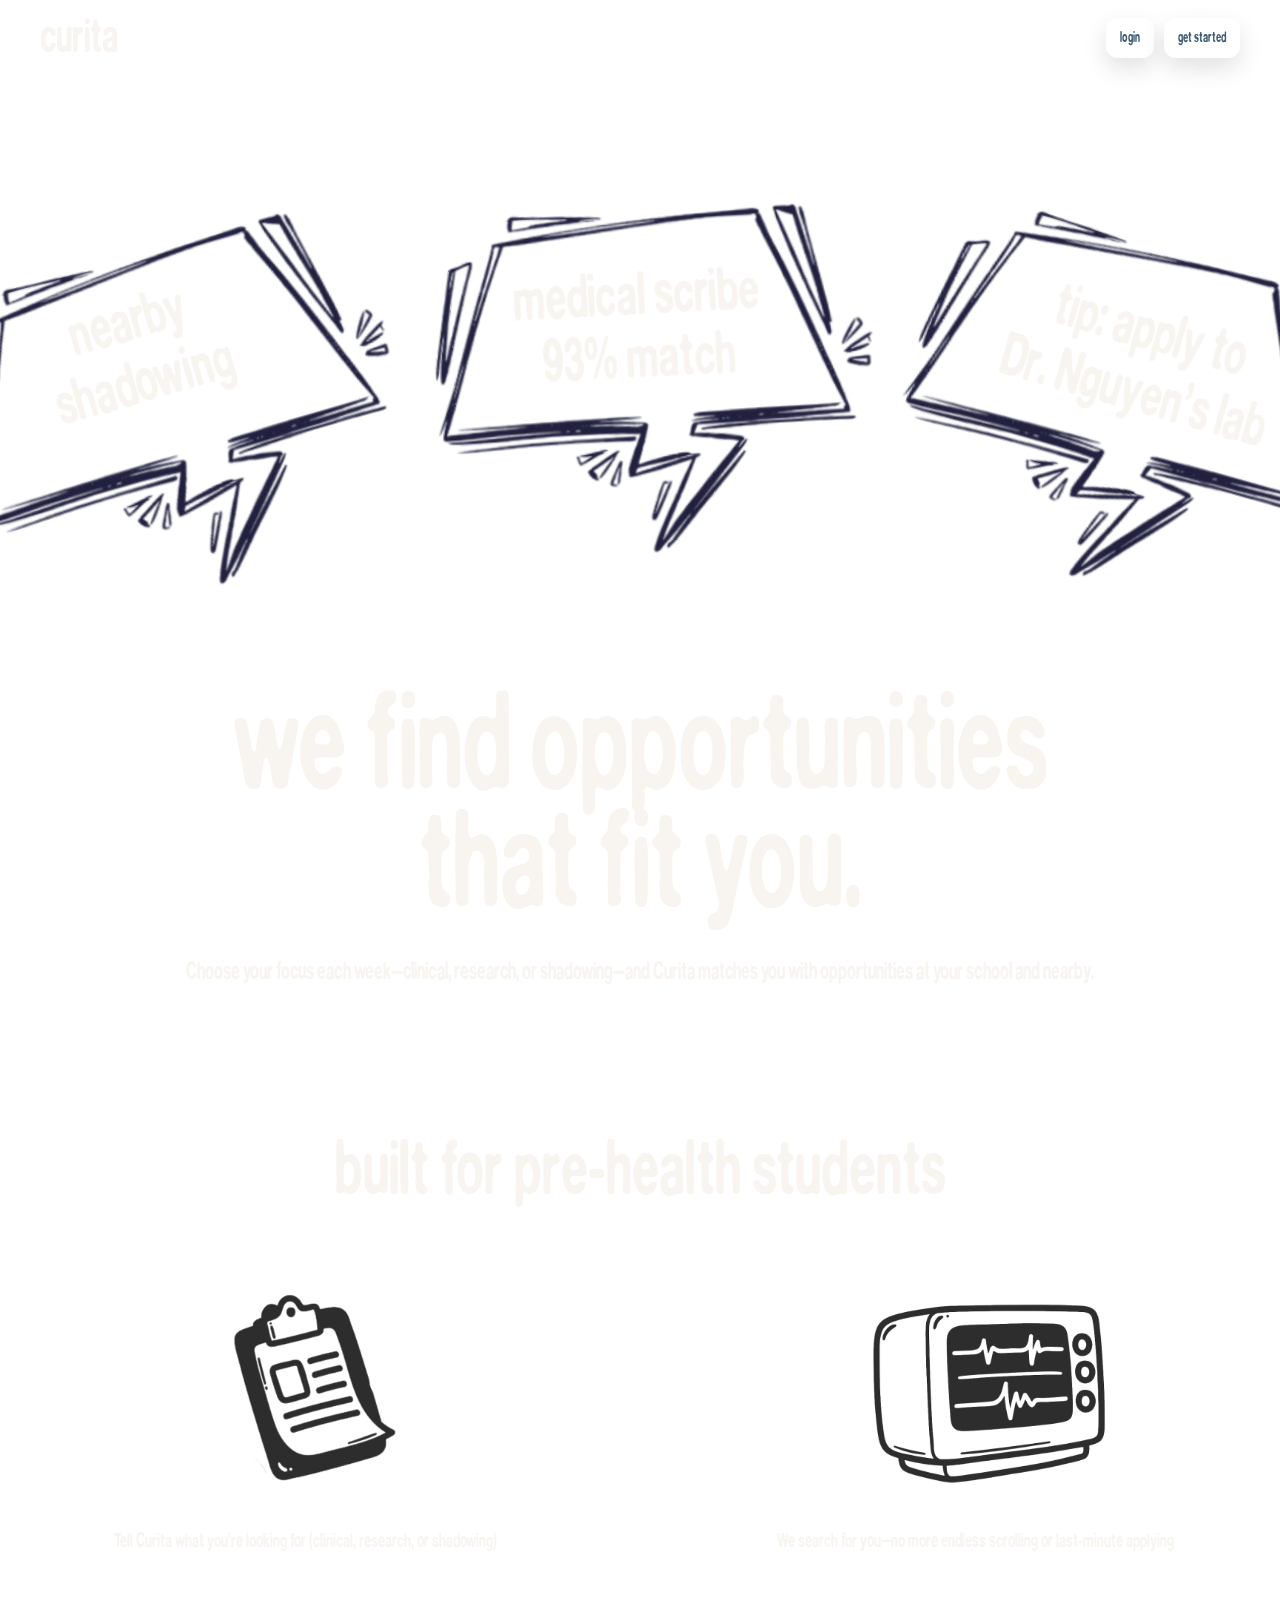
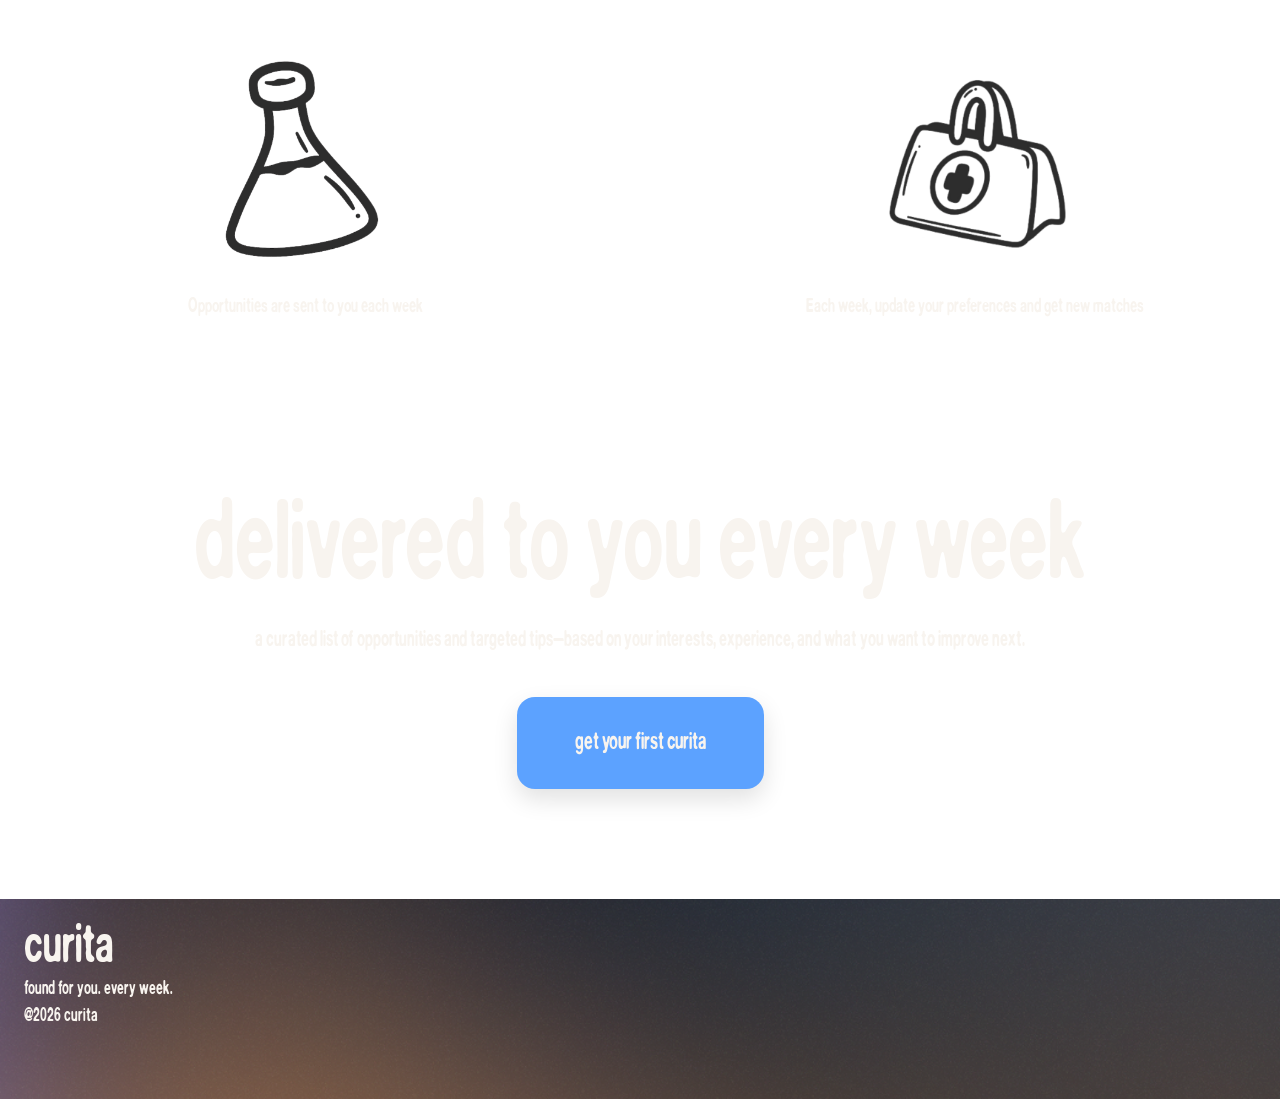
==== index.html @ 5222bb9c "Update index.html" ====
<!DOCTYPE html>
<html lang="en">
  <head>
    <meta charset="UTF-8" />
    <meta name="viewport" content="width=device-width, initial-scale=1.0" />
    <title>curita</title>
    <link rel="stylesheet" href="./global.css" />
    <link rel="stylesheet" href="./index.css?v=26" />
  </head>
  <body>
    <div class="page">
      <div class="page-noise"></div>

      <header class="topbar">
        <div class="brand">curita</div>

       <div class="top-actions logged-out">
  <a href="/login/login.html" class="small-pill">login</a>
  <a href="./create account/createaccount.html" class="small-pill">get started</a>
</div>

<div class="top-actions logged-in">
  <a href="./dashboard/dashboard.html">
    <img class="profile-icon" src="./profile cute.png" alt="Profile icon" />
  </a>
</div>
      </header>

      <main class="main-content">
        <section class="hero">
          <div class="bubble-row">
            <div class="text-bubble bubble-left reveal">
              <img src="Untitled design (26).png" alt="" class="bubble-bg" />
              <div class="bubble-text">nearby<br />shadowing</div>
            </div>

            <div class="text-bubble bubble-center reveal">
              <img src="Untitled design (26).png" alt="" class="bubble-bg" />
              <div class="bubble-text">medical scribe<br />93% match</div>
            </div>

            <div class="text-bubble bubble-right reveal">
              <img src="Untitled design (26).png" alt="" class="bubble-bg" />
              <div class="bubble-text">tip: apply to<br />Dr. Nguyen’s lab</div>
            </div>
          </div>

          <h1 class="hero-title reveal">
            we find opportunities<br />that fit you.
          </h1>

          <p class="hero-copy reveal">
            Choose your focus each week—clinical, research, or shadowing—and Curita
            matches you with opportunities at your school and nearby.
          </p>
        </section>

        <section class="features">
          <h2 class="section-title reveal">built for pre-health students</h2>

          <div class="feature-grid">
            <article class="feature-card reveal">
              <div class="feature-icon-wrap">
                <img src="./music (1).png" alt="" />
              </div>
              <p>Tell Curita what you’re looking for (clinical, research, or shadowing)</p>
            </article>

            <article class="feature-card reveal">
              <div class="feature-icon-wrap">
                <img src="./4.png" alt="" />
              </div>
              <p>We search for you—no more endless scrolling or last-minute applying</p>
            </article>

            <article class="feature-card reveal">
              <div class="feature-icon-wrap">
                <img src="./3.png" alt="" />
              </div>
              <p>Opportunities are sent to you each week</p>
            </article>

            <article class="feature-card reveal">
              <div class="feature-icon-wrap">
                <img src="./music.png" alt="" />
              </div>
              <p>Each week, update your preferences and get new matches</p>
            </article>
          </div>
        </section>

        <section class="cta-section">
          <h2 class="reveal">delivered to you every week</h2>

          <p class="reveal">
            a curated list of opportunities and targeted tips—based on your interests,
            experience, and what you want to improve next.
          </p>

     <a href="./create account/createaccount.html" class="primary-pill reveal">
  get your first curita
</a>
        </section>
      </main>

      <footer class="footer">
  <div class="footer-block-parent">
    <div class="footer-block">
      <h1 class="footer-curita reveal">curita</h1>
    </div>
    <h2 class="footer-found-for-you reveal">found for you. every week.</h2>
  </div>
  <h2 class="footer-curita2 reveal">@2026 curita</h2>
</footer>
    </div>

    <script>
      const revealItems = document.querySelectorAll(".reveal");

      const observer = new IntersectionObserver(
        (entries) => {
          entries.forEach((entry) => {
            if (entry.isIntersecting) {
              entry.target.classList.add("active");
              observer.unobserve(entry.target);
            }
          });
        },
        {
          threshold: 0.06,
          rootMargin: "0px 0px -6% 0px"
        }
      );

      revealItems.forEach((item) => observer.observe(item));
    </script>

    <script>
if (localStorage.getItem("loggedIn") === "true") {
  document.body.classList.add("user-logged-in");
}
</script>
    
  </body>
</html>
---- global.css ----
@font-face {
  font-family: "Normal TM";
  src: url("./Normal%20TM.ttf") format("truetype");
  font-weight: 400;
  font-style: normal;
}

:root {
  --font-main: "Normal TM", sans-serif;
  --text: #f8f4ef;
  --text-dark: #3f5c73;
  --pill-bg: rgba(255, 255, 255, 0.72);
  --primary: #5ca2ff;
  --shadow-soft: 0 10px 24px rgba(0, 0, 0, 0.12);
  --shadow-light: 0 8px 18px rgba(255, 255, 255, 0.06);
  --max-content: 1280px;
  --section-width: 980px;
  --features-width: 980px;
  --color-whitesmoke: #f4f4f4;
--fs-32: 32px;
--fs-26: 26px;
--fs-19: 19px;
--text-shadow-1: 0px 4px 4px rgba(0, 0, 0, 0.25);
}

* {
  box-sizing: border-box;
}

html,
body {
  margin: 0;
  padding: 0;
  min-height: 100%;
}

body {
  font-family: var(--font-main);
  color: var(--text);
  overflow-x: hidden;
  -webkit-font-smoothing: antialiased;
  -moz-osx-font-smoothing: grayscale;
}

img {
  display: block;
  max-width: 100%;
  height: auto;
}

a {
  text-decoration: none;
  color: inherit;
}
---- index.css ----
* {
  box-sizing: border-box;
}

html,
body {
  margin: 0;
  padding: 0;
}

.page {
  min-height: 100vh;
  position: relative;
  overflow-x: hidden;
  background: url("./gradient1.png");
  background-size: 100% 100%;
  background-position: center;
}

.page-noise {
  position: fixed;
  inset: 0;
  background-image: radial-gradient(rgba(255, 255, 255, 0.18) 0.7px, transparent 0.7px);
  background-size: 4px 4px;
  opacity: 0.14;
  pointer-events: none;
  z-index: 0;
}

.topbar {
  position: relative;
  z-index: 20;
}

.top-actions {
  display: flex;
  align-items: center;
  gap: 10px;
  position: relative;
  z-index: 21;
}

.main-content,
.footer {
  position: relative;
  z-index: 1;
}

.reveal {
  opacity: 0;
  --reveal-y: 18px;
  transform: translateY(var(--reveal-y)) rotate(var(--bubble-rotate, 0deg)) scale(var(--bubble-scale, 1));
  transition:
    opacity 0.45s ease,
    transform 0.45s ease;
  will-change: opacity, transform;
}

.reveal.active {
  opacity: 1;
  --reveal-y: 0px;
}

.topbar {
  width: 100%;
  padding: 18px 40px 0;
  display: flex;
  justify-content: space-between;
  align-items: flex-start;
}

.brand {
  font-size: clamp(2.8rem, 2.2vw + 1rem, 4rem);
  line-height: 1;
  text-align: left;
  margin: 0;
}

.top-actions {
  display: flex;
  align-items: center;
  gap: 10px;
}

.small-pill,
.primary-pill {
  display: inline-flex;
  align-items: center;
  justify-content: center;
  white-space: nowrap;
  box-shadow: var(--shadow-soft);
}

.small-pill {
  min-height: 40px;
  padding: 0 14px;
  border-radius: 12px;
  background: var(--pill-bg);
  color: var(--text-dark);
  font-size: 0.9rem;
}

.primary-pill {
  min-height: 92px;
  padding: 0 58px;
  border-radius: 18px;
  background: var(--primary);
  color: var(--text);
  font-size: clamp(1.45rem, 1.25vw, 1.9rem);
}

.profile-icon {
  width: 38px;
  height: 38px;
  border-radius: 10px;
  object-fit: cover;
  box-shadow: var(--shadow-soft);
}
/* show login/get started by default */
.logged-out{
  display:flex;
}

/* hide profile by default */
.logged-in{
  display:none;
}

/* after user logs in */
body.user-logged-in .logged-out{
  display:none;
}

body.user-logged-in .logged-in{
  display:flex;
  align-items:center;
}
.main-content {
  width: 100%;
  padding: 24px 40px 0;
}

.hero {
  width: 100%;
  max-width: 1650px;
  margin: 0 auto;
  text-align: center;
  padding-top: 40px;
  padding-bottom: 80px;
}

.bubble-row {
  display: flex;
  justify-content: center;
  align-items: flex-start;
  gap: 54px;
  width: 100%;
  max-width: 1280px;
  margin: 0 auto 20px;
}

.text-bubble {
  position: relative;
  width: 420px;
  flex: 0 0 420px;
}

.bubble-bg {
  width: 100%;
  height: auto;
  display: block;
  object-fit: contain;
}

.bubble-text {
  position: absolute;
  inset: 0;
  display: flex;
  align-items: center;
  justify-content: center;
  text-align: center;
  padding: 0;
  font-size: 1.7rem;
  line-height: 1.08;
  color: var(--text);
  width: 78%;
  margin: auto;
}

.bubble-left {
  --bubble-rotate: -16deg;
  --bubble-scale: 2.1;
  margin-top: 22px;
}

.bubble-center {
  --bubble-rotate: -3deg;
  --bubble-scale: 2.1;
  margin-top: -18px;
}

.bubble-right {
  --bubble-rotate: 16deg;
  --bubble-scale: 2.1;
  margin-top: 10px;
}

.bubble-left .bubble-text {
  transform: translate(-6px, -30px);
}

.bubble-center .bubble-text {
  transform: translate(0px, -20px);
}

.bubble-right .bubble-text {
  transform: translate(8px, -20px);
}

.hero-title {
  margin: 10px auto 28px;
  max-width: 1200px;
  font-size: clamp(7rem, 10vw, 11rem);
  line-height: 0.92;
  font-weight: 400;
}

.hero-copy {
  max-width: 1100px;
  margin: 0 auto;
  font-size: clamp(1.45rem, 1.5vw, 1.9rem);
  line-height: 1.35;
}

.features {
  width: 100%;
  max-width: 1450px;
  margin: 0 auto;
  text-align: center;
  padding-top: 70px;
  padding-bottom: 90px;
}

.section-title {
  margin: 0 0 72px;
  font-size: clamp(4.4rem, 5.6vw, 6.8rem);
  line-height: 1;
  font-weight: 400;
}

.feature-grid {
  display: grid;
  grid-template-columns: repeat(2, minmax(420px, 1fr));
  gap: 92px 140px;
  max-width: 1320px;
  margin: 0 auto;
}

.feature-card {
  text-align: center;
}

.feature-icon-wrap {
  height: 220px;
  display: flex;
  align-items: center;
  justify-content: center;
  margin-bottom: 28px;
}

.feature-icon-wrap img {
  width: auto;
  height: auto;
  max-width: 400px;
  max-height: 400px;
  object-fit: contain;
}

.feature-card:nth-child(3) img {
  transform: scale(0.8) translateY(-6px);
}

.feature-card p {
  margin: 0 auto;
  max-width: 520px;
  font-size: clamp(1.2rem, 1.3vw, 2.2rem);
  line-height: 1.28;
}

.cta-section {
  width: 100%;
  max-width: 1320px;
  margin: 0 auto;
  text-align: center;
  padding: 90px 0 110px;
}

.cta-section h2 {
  margin: 0 0 28px;
  font-size: clamp(6rem, 8.2vw, 10rem);
  line-height: 0.95;
  font-weight: 400;
}

.cta-section p {
  max-width: 1020px;
  margin: 0 auto 42px;
  font-size: clamp(1.3rem, 1.2vw, 1.6rem);
  line-height: 1.32;
}

.footer {
  width: 100%;
  position: relative;
  overflow: hidden;

  display: flex;
  flex-direction: column;
  align-items: flex-start;

  padding: 24px;
  gap: 6px;
  min-height: 200px;

  background-image: url("../Frame 1.png");
  background-size: cover;
  background-repeat: no-repeat;
  background-position: center;

  color: var(--text);
  font-family: var(--font-main);
  box-sizing: border-box;
}

.footer::before {
  content: "";
  position: absolute;
  inset: 0;
  background: rgba(0, 0, 0, 0.25);
}

.footer > * {
  position: relative;
  z-index: 1;
}
.footer-block,
.footer-block-parent {
  display: flex;
  align-items: flex-start;
}

.footer-block-parent {
  display: flex;
  flex-direction: column;
  align-items: flex-start;
  gap: 6px;
  width: auto;
  max-width: 100%;
}

.footer-block {
  padding: 0;
}

.footer-curita {
  margin: 0;
  font-size: clamp(3rem, 4vw, 4.8rem);
  line-height: 1;
  font-weight: 400;
}

.footer-found-for-you {
  margin: 0;
  font-size: clamp(1.1rem, 1.2vw, 1.5rem);
  line-height: 1.1;
  font-weight: 400;
}

.footer-curita2 {
  margin: 2px 0 0;
  font-size: clamp(1.1rem, 1.2vw, 1.4rem);
  line-height: 1.1;
  font-weight: 400;
  opacity: 0.9;
  padding-left: 0;
}
.logged-out {
  display: flex;
}

.logged-in {
  display: none;
}

body.user-logged-in .logged-out {
  display: none;
}

body.user-logged-in .logged-in {
  display: flex;
  align-items: center;
}

@media (max-width: 1200px) {
  .hero {
    max-width: 1400px;
    padding-top: 90px;
  }

  .bubble-row {
    gap: 26px;
    max-width: 980px;
  }

  .text-bubble {
    width: 250px;
    flex: 0 0 250px;
  }

  .bubble-text {
    font-size: 1.05rem;
    padding: 16px 20px;
    width: 78%;
    margin: auto;
  }

  .hero-title {
    font-size: clamp(5rem, 8vw, 7.5rem);
    max-width: 900px;
  }

  .hero-copy {
    font-size: 1.16rem;
    max-width: 820px;
  }

  .section-title {
    font-size: clamp(3.2rem, 5vw, 5rem);
  }

  .feature-grid {
    grid-template-columns: repeat(2, minmax(300px, 1fr));
    gap: 56px 56px;
    max-width: 1000px;
  }

  .feature-icon-wrap {
    height: 160px;
  }

  .feature-icon-wrap img {
    max-width: 125px;
    max-height: 125px;
  }

  .feature-card p {
    font-size: 1.05rem;
    max-width: 380px;
  }

  .cta-section h2 {
    font-size: clamp(4.4rem, 7vw, 6.8rem);
  }

  .cta-section p {
    font-size: 1.08rem;
    max-width: 760px;
  }

  .primary-pill {
    min-height: 76px;
    padding: 0 42px;
    font-size: 1.2rem;
  }
}

@media (max-width: 900px) {
  .topbar,
  .main-content {
    padding-left: 20px;
    padding-right: 20px;
  }

  .bubble-row {
    gap: 18px;
    max-width: 900px;
  }

  .text-bubble {
    width: 200px;
    flex: 0 0 200px;
  }

  .bubble-text {
    font-size: 0.96rem;
    padding: 14px 18px;
    width: 78%;
    margin: auto;
  }

  .hero-title {
    font-size: clamp(4rem, 7vw, 6.5rem);
  }

  .hero-copy {
    font-size: 1.08rem;
  }

  .feature-grid {
    grid-template-columns: repeat(2, minmax(260px, 1fr));
    gap: 44px 34px;
  }

  .feature-icon-wrap {
    height: 150px;
  }

  .feature-icon-wrap img {
    max-width: 120px;
    max-height: 120px;
  }

  .cta-section h2 {
    font-size: clamp(3.5rem, 6vw, 5.6rem);
  }
}

@media (max-width: 640px) {
  .topbar {
    padding: 14px 16px 0;
    align-items: center;
  }

  .brand {
    font-size: 2rem;
  }

  .small-pill {
    min-height: 32px;
    padding: 0 10px;
    font-size: 0.74rem;
  }

  .main-content {
    padding: 18px 14px 0;
  }

  .hero {
    padding-top: 28px;
    padding-bottom: 44px;
  }

 .bubble-row {
  display: flex !important;
  flex-direction: row !important;
  justify-content: center !important;
  align-items: center !important;
  gap: 0px !important;
  max-width: 390px !important;
  margin: 0 auto 42px !important;
  overflow: visible !important;
}

.text-bubble,
.text-bubble.reveal,
.text-bubble.reveal.active {
  width: 130px !important;
  height: 110px !important;
  flex: 0 0 130px !important;
  margin: 0 !important;
}
.bubble-left {
  transform: translateX(28px) rotate(-20deg) !important;
}

.bubble-center {
  transform: translateY(-8px) !important;
  z-index: 2;
}

.bubble-right {
  transform: translateX(-28px) rotate(20deg) !important;
}

.bubble-bg {
  width: 100% !important;
  height: 100% !important;
  object-fit: contain !important;
  transform: scale(3.55) !important;
}

.bubble-text {
  font-size: 0.78rem !important;
  line-height: 1.05 !important;
  width: 85% !important;
  transform: translateY(-3px) !important;
}

  .hero-title {
    font-size: 3.2rem;
    line-height: 0.95;
    margin: 0 auto 22px;
  }

  .hero-copy {
    max-width: 340px;
    font-size: 0.9rem;
    line-height: 1.25;
  }

  .features {
    padding-top: 32px;
    padding-bottom: 58px;
  }

  .section-title {
    font-size: 1.9rem;
    margin-bottom: 38px;
  }

  .feature-grid {
    grid-template-columns: repeat(2, 1fr);
    max-width: 360px;
    gap: 44px 22px;
  }

  .feature-icon-wrap {
    height: 92px;
    margin-bottom: 12px;
  }

  .feature-icon-wrap img {
    max-width: 82px;
    max-height: 82px;
  }

  .feature-card p {
    max-width: 160px;
    font-size: 0.76rem;
    line-height: 1.18;
  }

  .cta-section {
    padding: 56px 0 78px;
  }

  .cta-section h2 {
    font-size: 2.7rem;
    line-height: 0.95;
  }

  .cta-section p {
    max-width: 330px;
    font-size: 0.78rem;
  }

  .primary-pill {
    min-height: 48px;
    padding: 0 28px;
    font-size: 1rem;
  }

  .footer {
    padding: 24px 16px 20px;
  }

  .footer-curita {
    font-size: 2.4rem;
  }

  .footer-found-for-you,
  .footer-curita2 {
    font-size: 0.95rem;
  }
}
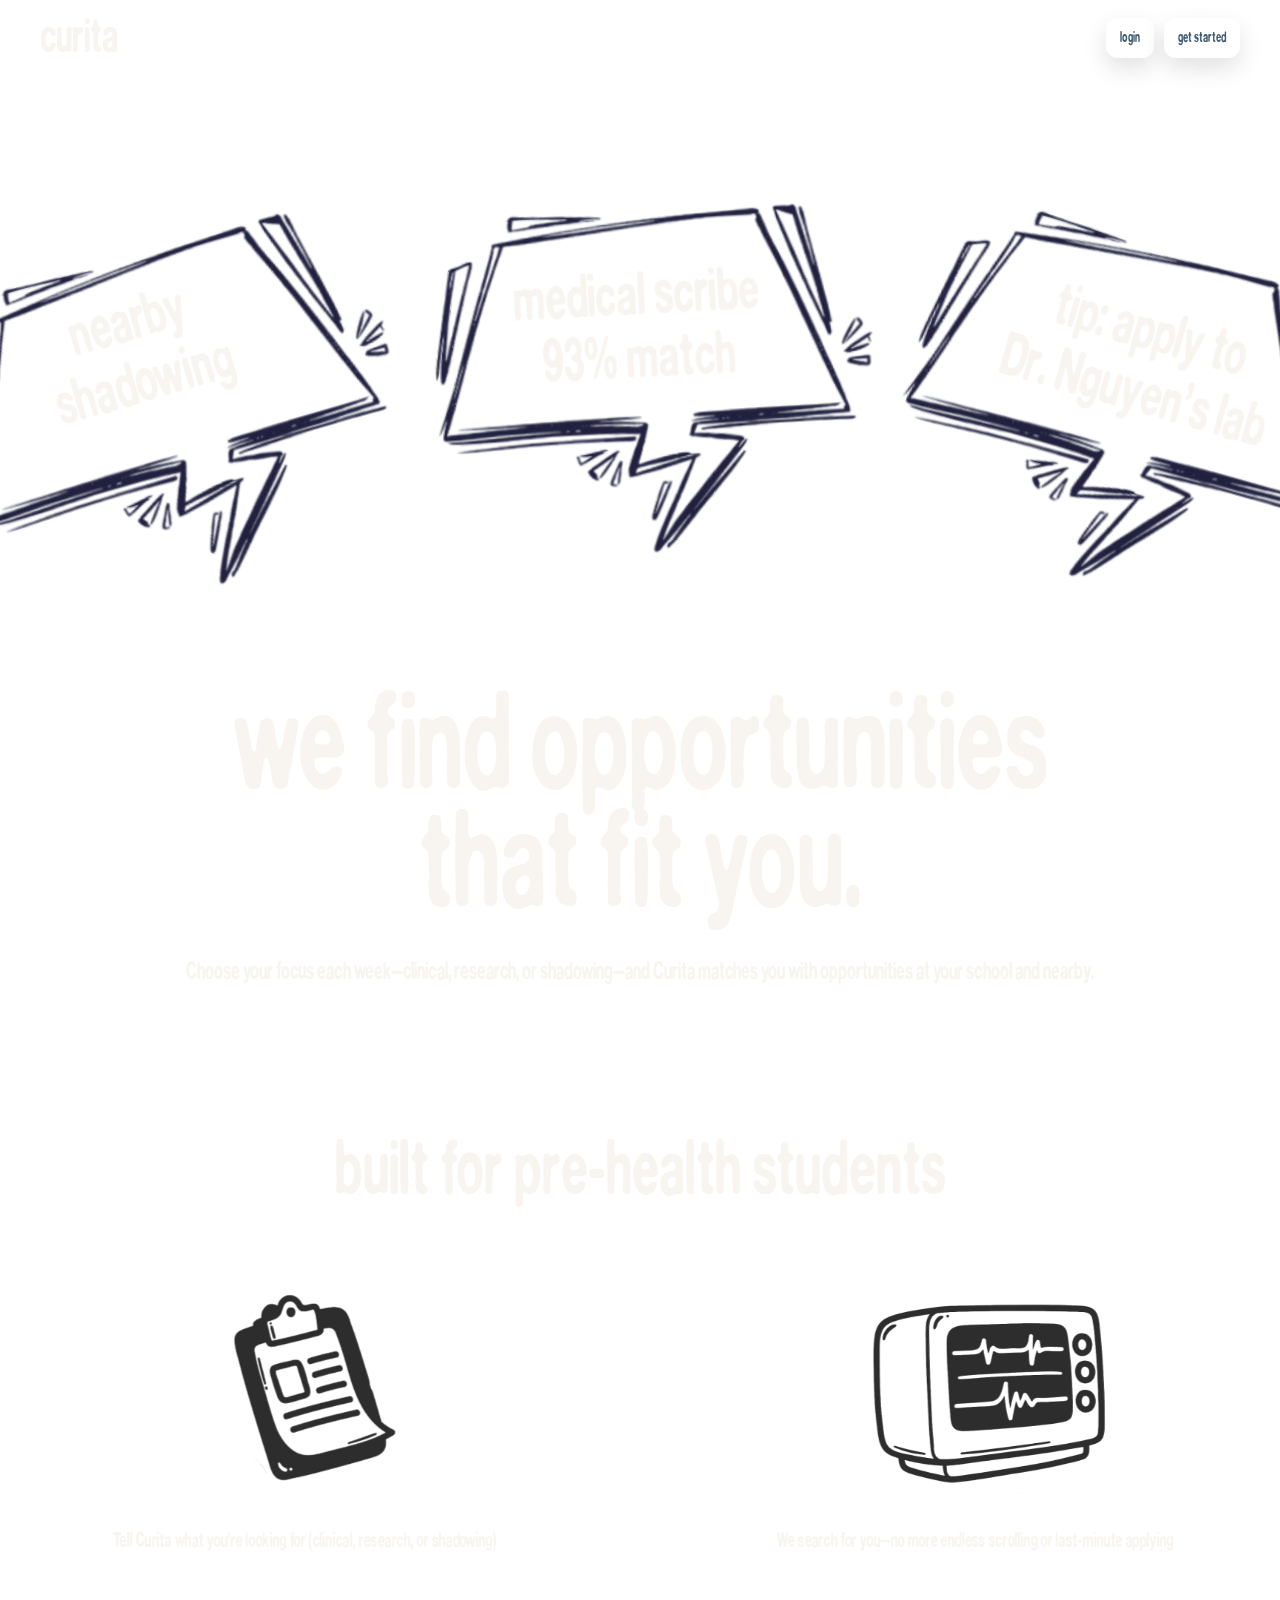
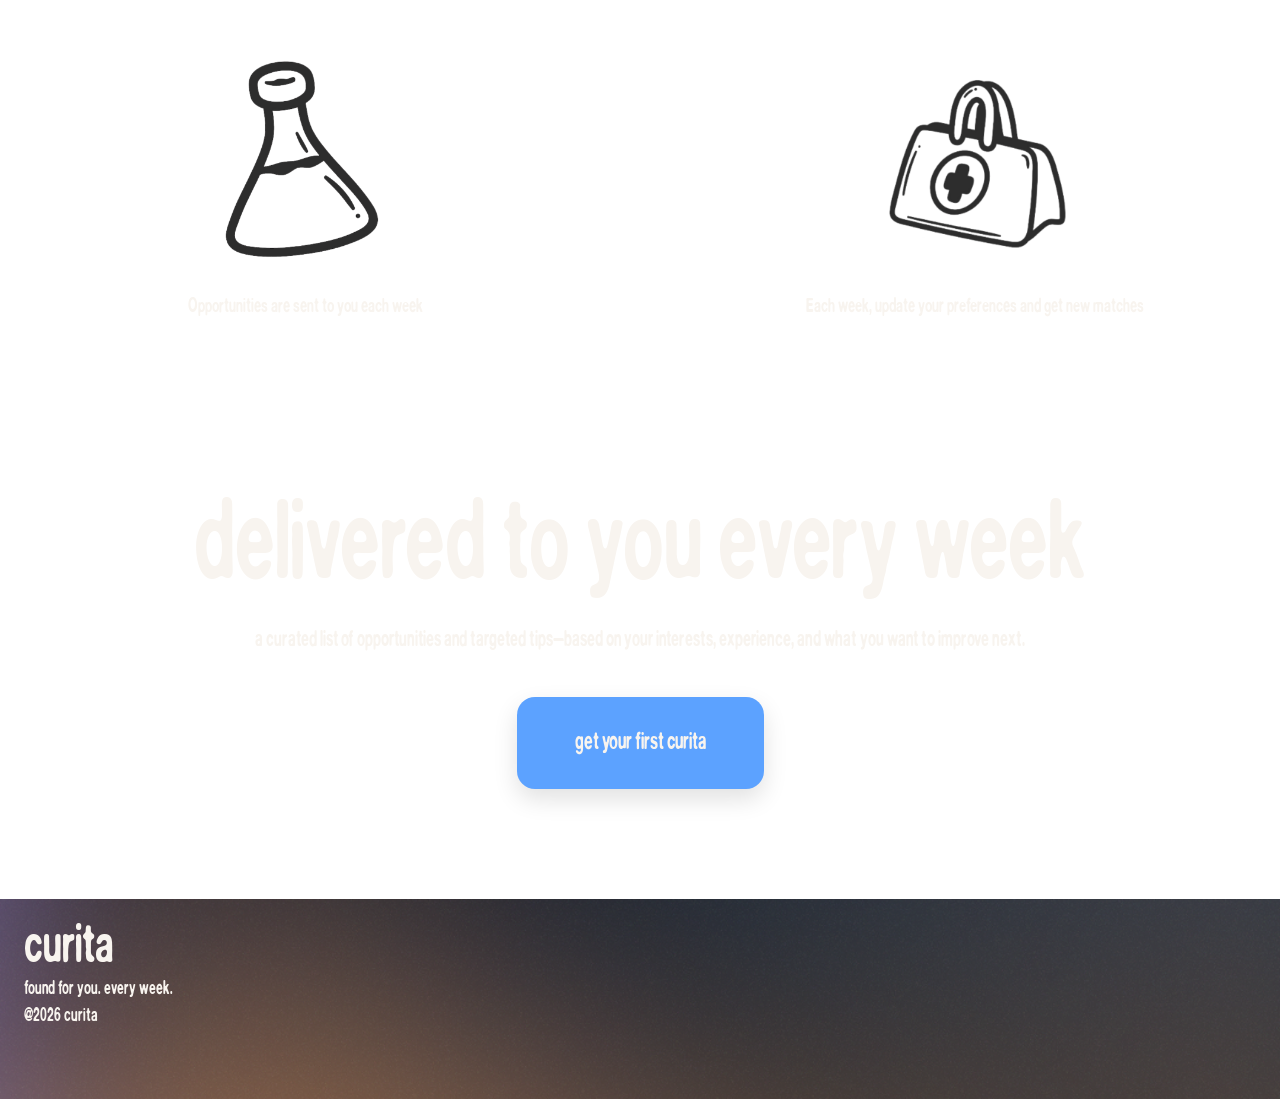
==== commit 003ca96b: "Update index.html" ====
--- a/index.html
+++ b/index.html
@@ -5,7 +5,7 @@
     <meta name="viewport" content="width=device-width, initial-scale=1.0" />
     <title>curita</title>
     <link rel="stylesheet" href="./global.css" />
-    <link rel="stylesheet" href="./index.css?v=26" />
+    <link rel="stylesheet" href="./index.css?v=29" />
   </head>
   <body>
     <div class="page">
--- a/index.css
+++ b/index.css
@@ -570,7 +570,7 @@
   margin: 0 !important;
 }
 .bubble-left {
-  transform: translateX(28px) rotate(-20deg) !important;
+  transform: translateX(3px) rotate(-20deg) !important;
 }
 
 .bubble-center {
@@ -579,21 +579,29 @@
 }
 
 .bubble-right {
-  transform: translateX(-28px) rotate(20deg) !important;
+  transform: translateX(-3px) rotate(20deg) !important;
 }
 
 .bubble-bg {
   width: 100% !important;
   height: 100% !important;
   object-fit: contain !important;
-  transform: scale(3.55) !important;
+  transform: scale(3) !important;
 }
 
 .bubble-text {
   font-size: 0.78rem !important;
   line-height: 1.05 !important;
   width: 85% !important;
-  transform: translateY(-3px) !important;
+
+  display: flex !important;
+  align-items: center !important;
+  justify-content: center !important;
+  text-align: center !important;
+
+  padding: 0 12px !important;
+
+  transform: translateY(-15px) !important;
 }
 
   .hero-title {
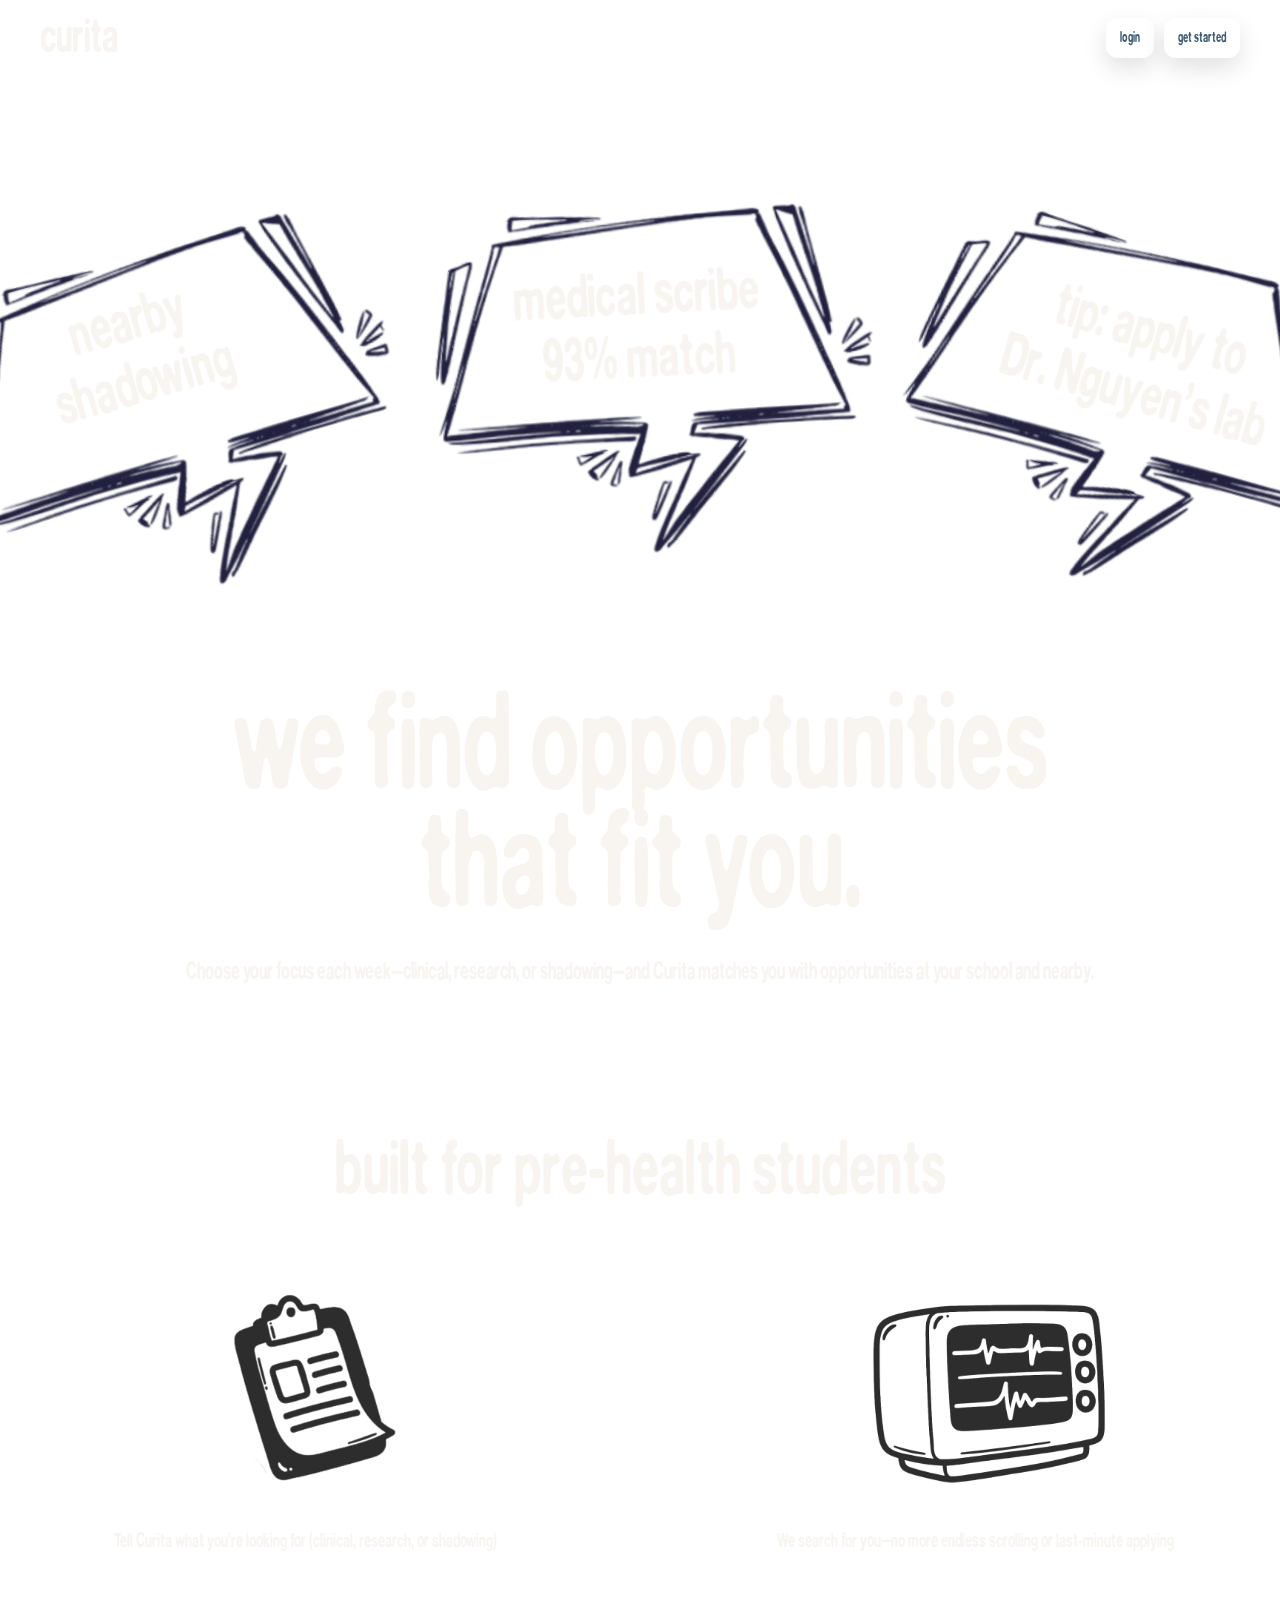
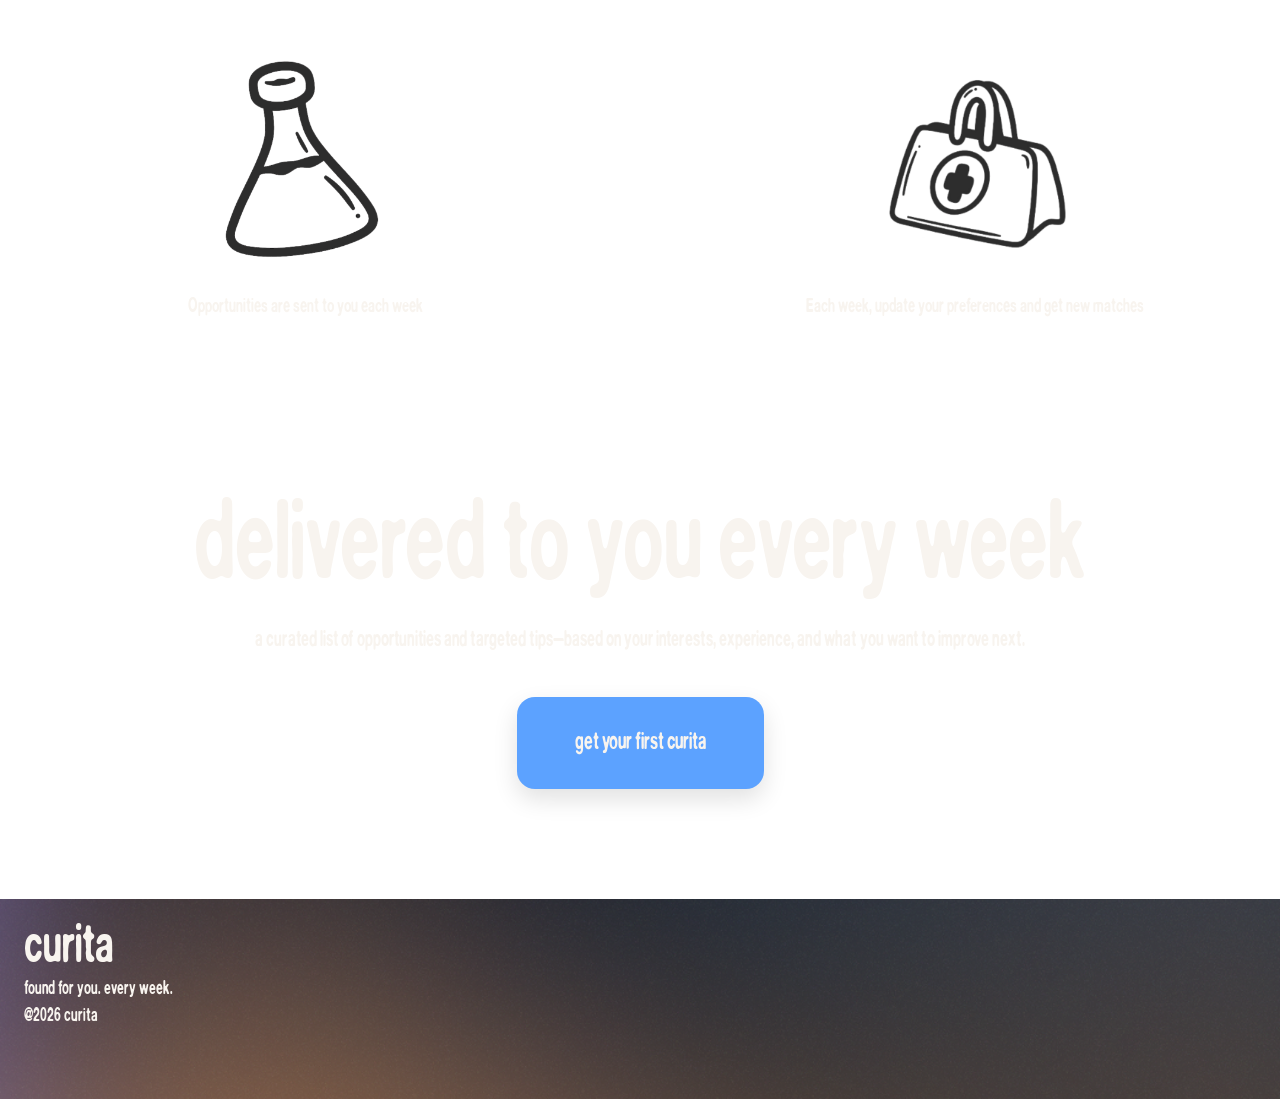
==== commit e84fe53f: "Update index.html" ====
--- a/index.html
+++ b/index.html
@@ -5,7 +5,7 @@
     <meta name="viewport" content="width=device-width, initial-scale=1.0" />
     <title>curita</title>
     <link rel="stylesheet" href="./global.css" />
-    <link rel="stylesheet" href="./index.css?v=29" />
+    <link rel="stylesheet" href="./index.css?v=30" />
   </head>
   <body>
     <div class="page">
--- a/index.css
+++ b/index.css
@@ -570,7 +570,7 @@
   margin: 0 !important;
 }
 .bubble-left {
-  transform: translateX(3px) rotate(-20deg) !important;
+  transform: translateX(6px) translateY(12px) rotate(-20deg) !important;
 }
 
 .bubble-center {
@@ -579,7 +579,7 @@
 }
 
 .bubble-right {
-  transform: translateX(-3px) rotate(20deg) !important;
+  transform: translateX(-6px) translateY(12px) rotate(20deg) !important;
 }
 
 .bubble-bg {
@@ -633,18 +633,18 @@
   }
 
   .feature-icon-wrap {
-    height: 92px;
+    height: 120px;
     margin-bottom: 12px;
   }
 
   .feature-icon-wrap img {
-    max-width: 82px;
-    max-height: 82px;
+    max-width: 115px;
+    max-height: 115px;
   }
 
   .feature-card p {
     max-width: 160px;
-    font-size: 0.76rem;
+    font-size: 0.95rem;
     line-height: 1.18;
   }
 
